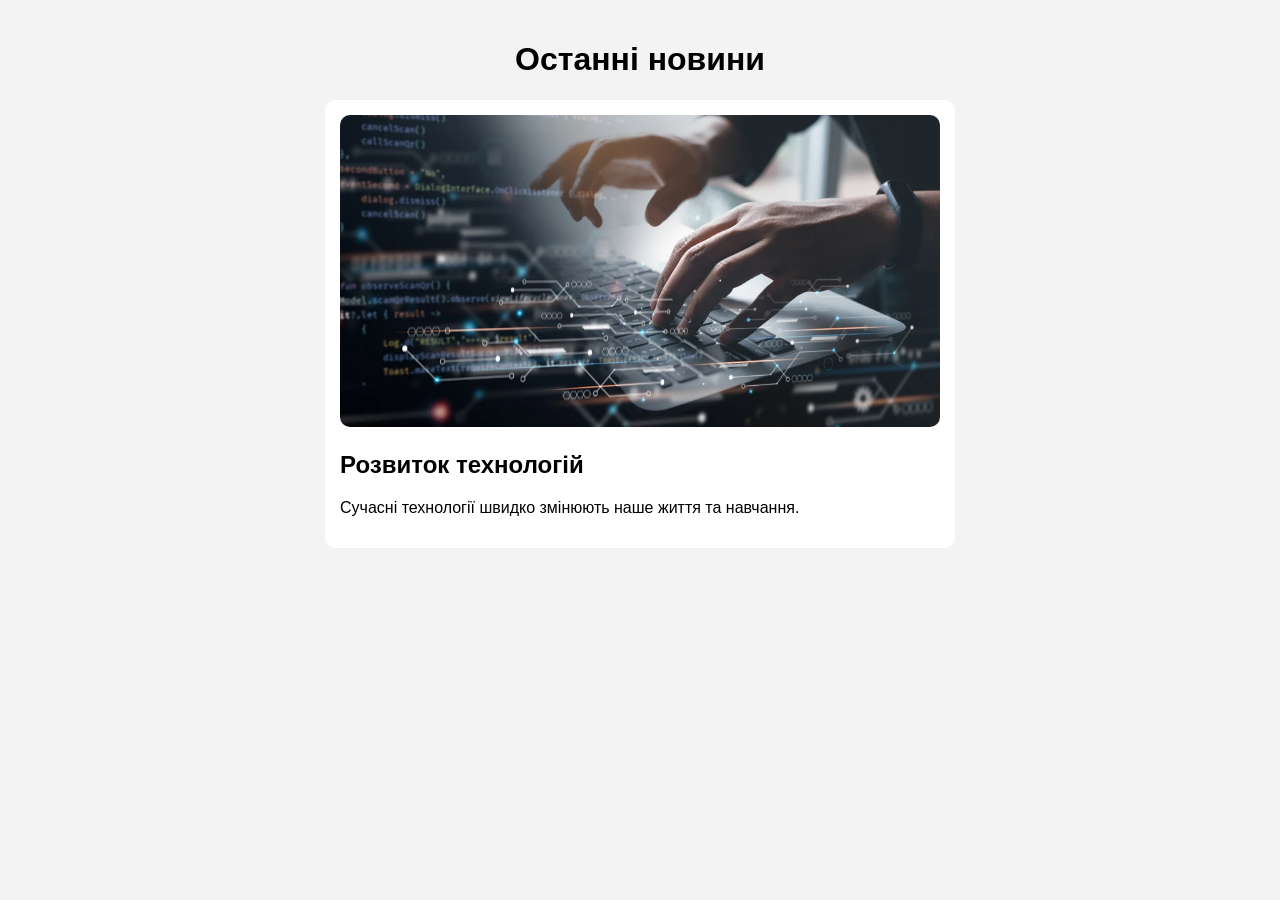
==== vt241_kds/index.html @ b9ba8a8a "feat: add initial news page" ====
<!DOCTYPE html>
<html lang="uk">
<head>
  <meta charset="UTF-8">
  <title>Новини</title>
  <link rel="stylesheet" href="style.css">
</head>
<body>
  <h1>Останні новини</h1>

  <div class="news-card">
    <img src="images/news1.jpg" alt="Новина 1">
    <h2>Розвиток технологій</h2>
    <p>Сучасні технології швидко змінюють наше життя та навчання.</p>
  </div>
</body>
</html>
---- vt241_kds/style.css ----
body {
    font-family: Arial, sans-serif;
    background: #f3f3f3;
    margin: 0;
    padding: 20px;
  }
  
  h1 {
    text-align: center;
  }
  
  .news-card {
    background: white;
    padding: 15px;
    margin: 20px auto;
    max-width: 600px;
    border-radius: 10px;
  }
  
  .news-card img {
    width: 100%;
    border-radius: 10px;
  }
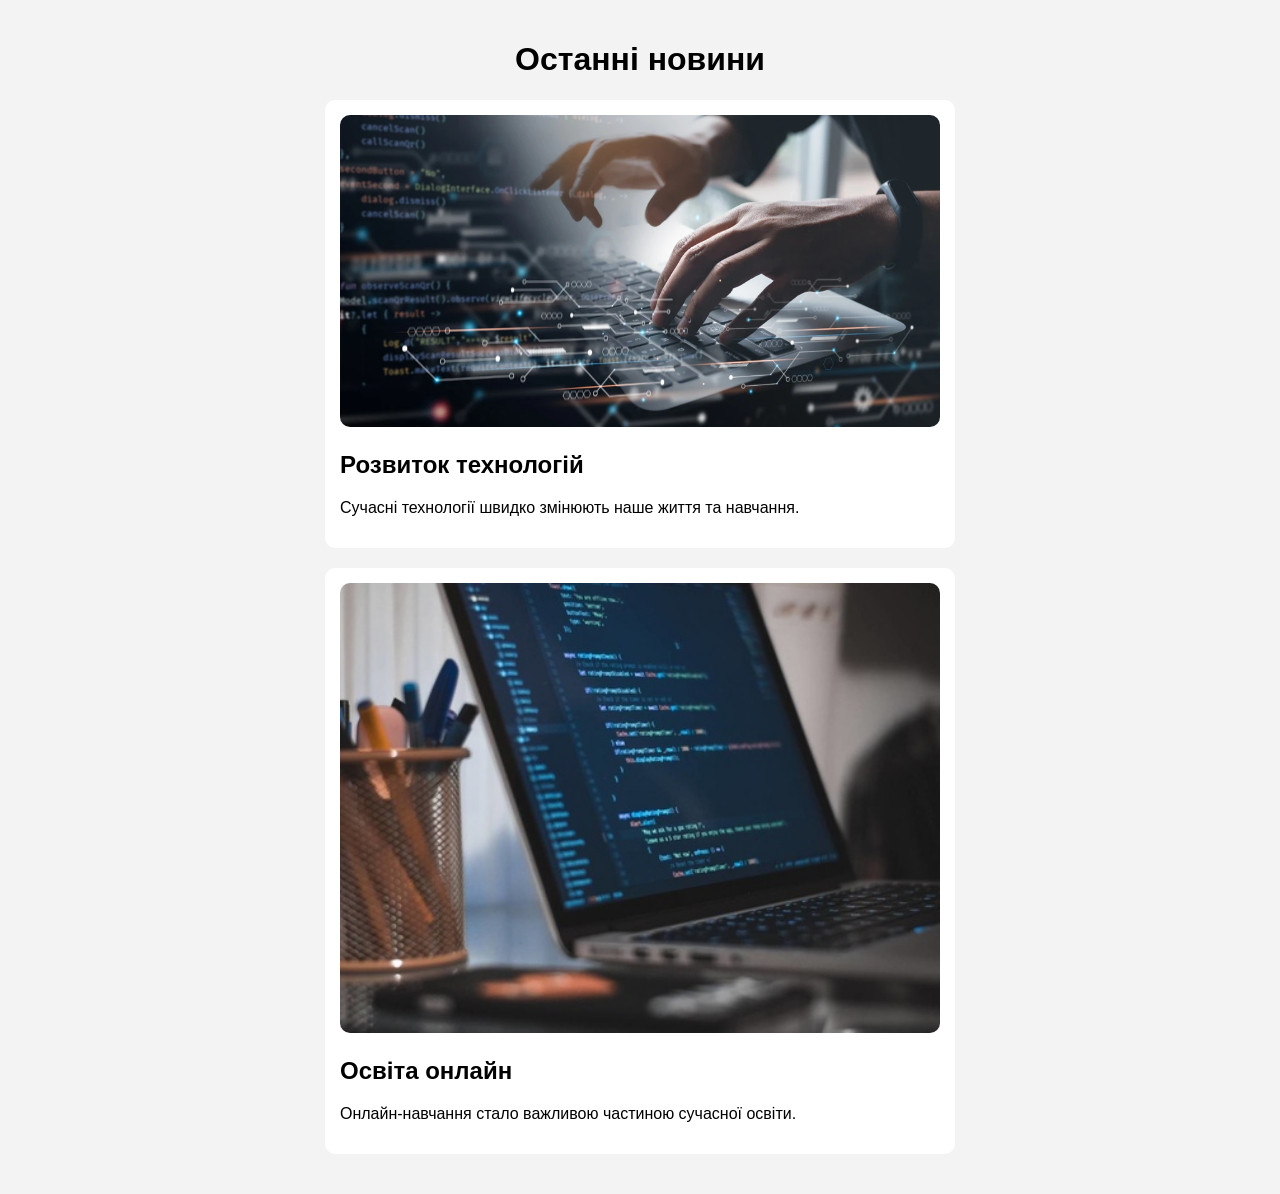
==== commit 8a0c2e1d: "feat: add second news card" ====
--- a/vt241_kds/index.html
+++ b/vt241_kds/index.html
@@ -13,5 +13,10 @@
     <h2>Розвиток технологій</h2>
     <p>Сучасні технології швидко змінюють наше життя та навчання.</p>
   </div>
+  <div class="news-card">
+    <img src="images/news2.jpg" alt="Новина 2">
+    <h2>Освіта онлайн</h2>
+    <p>Онлайн-навчання стало важливою частиною сучасної освіти.</p>
+  </div>
 </body>
 </html>
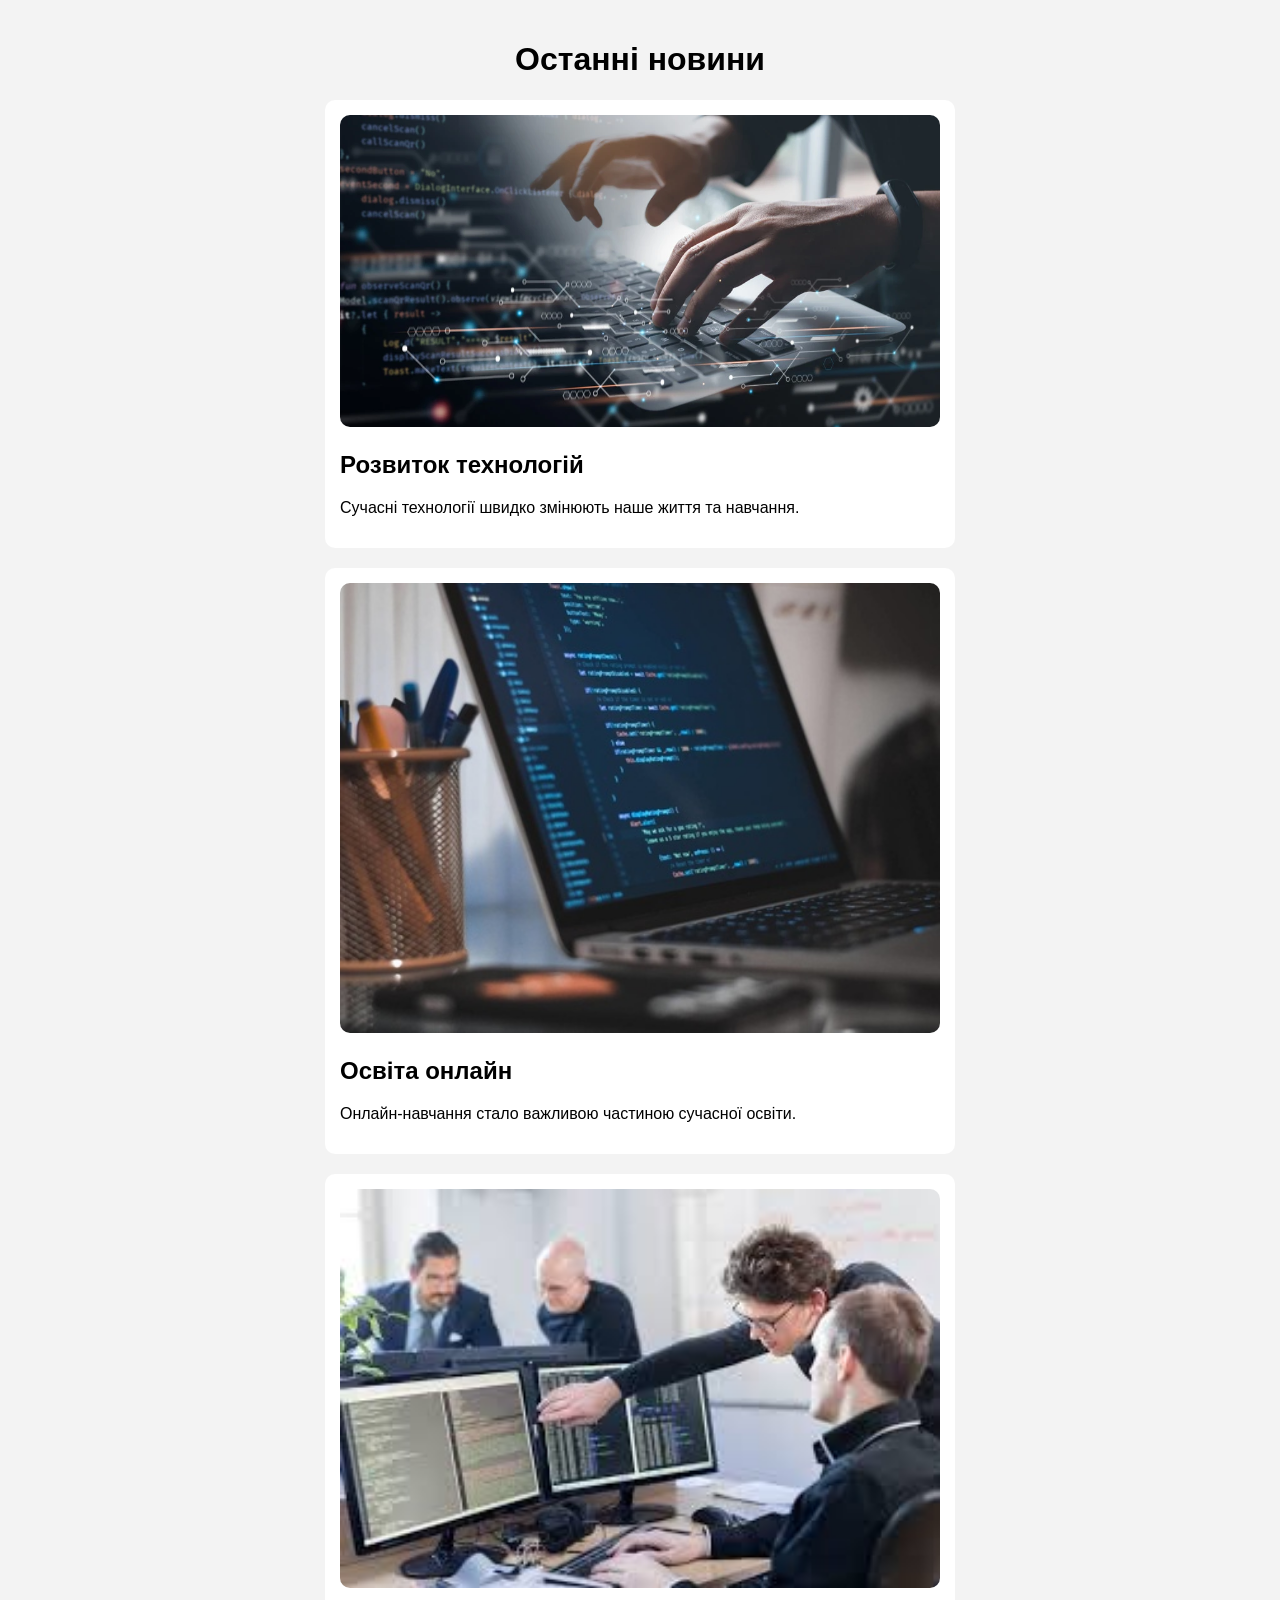
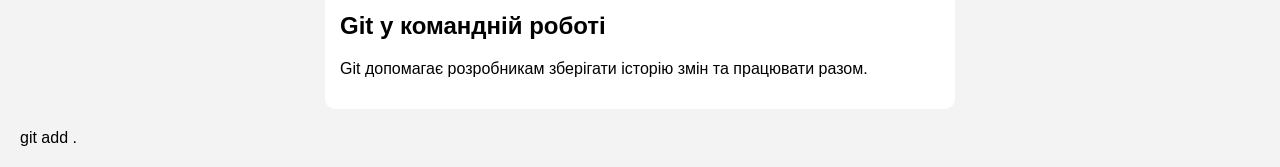
==== commit 6fc5d2a5: "feat: add third news card" ====
--- a/vt241_kds/index.html
+++ b/vt241_kds/index.html
@@ -18,5 +18,10 @@
     <h2>Освіта онлайн</h2>
     <p>Онлайн-навчання стало важливою частиною сучасної освіти.</p>
   </div>
+  <div class="news-card">
+    <img src="images/news3.jpg" alt="Новина 3">
+    <h2>Git у командній роботі</h2>
+    <p>Git допомагає розробникам зберігати історію змін та працювати разом.</p>
+  </div>git add .
 </body>
 </html>
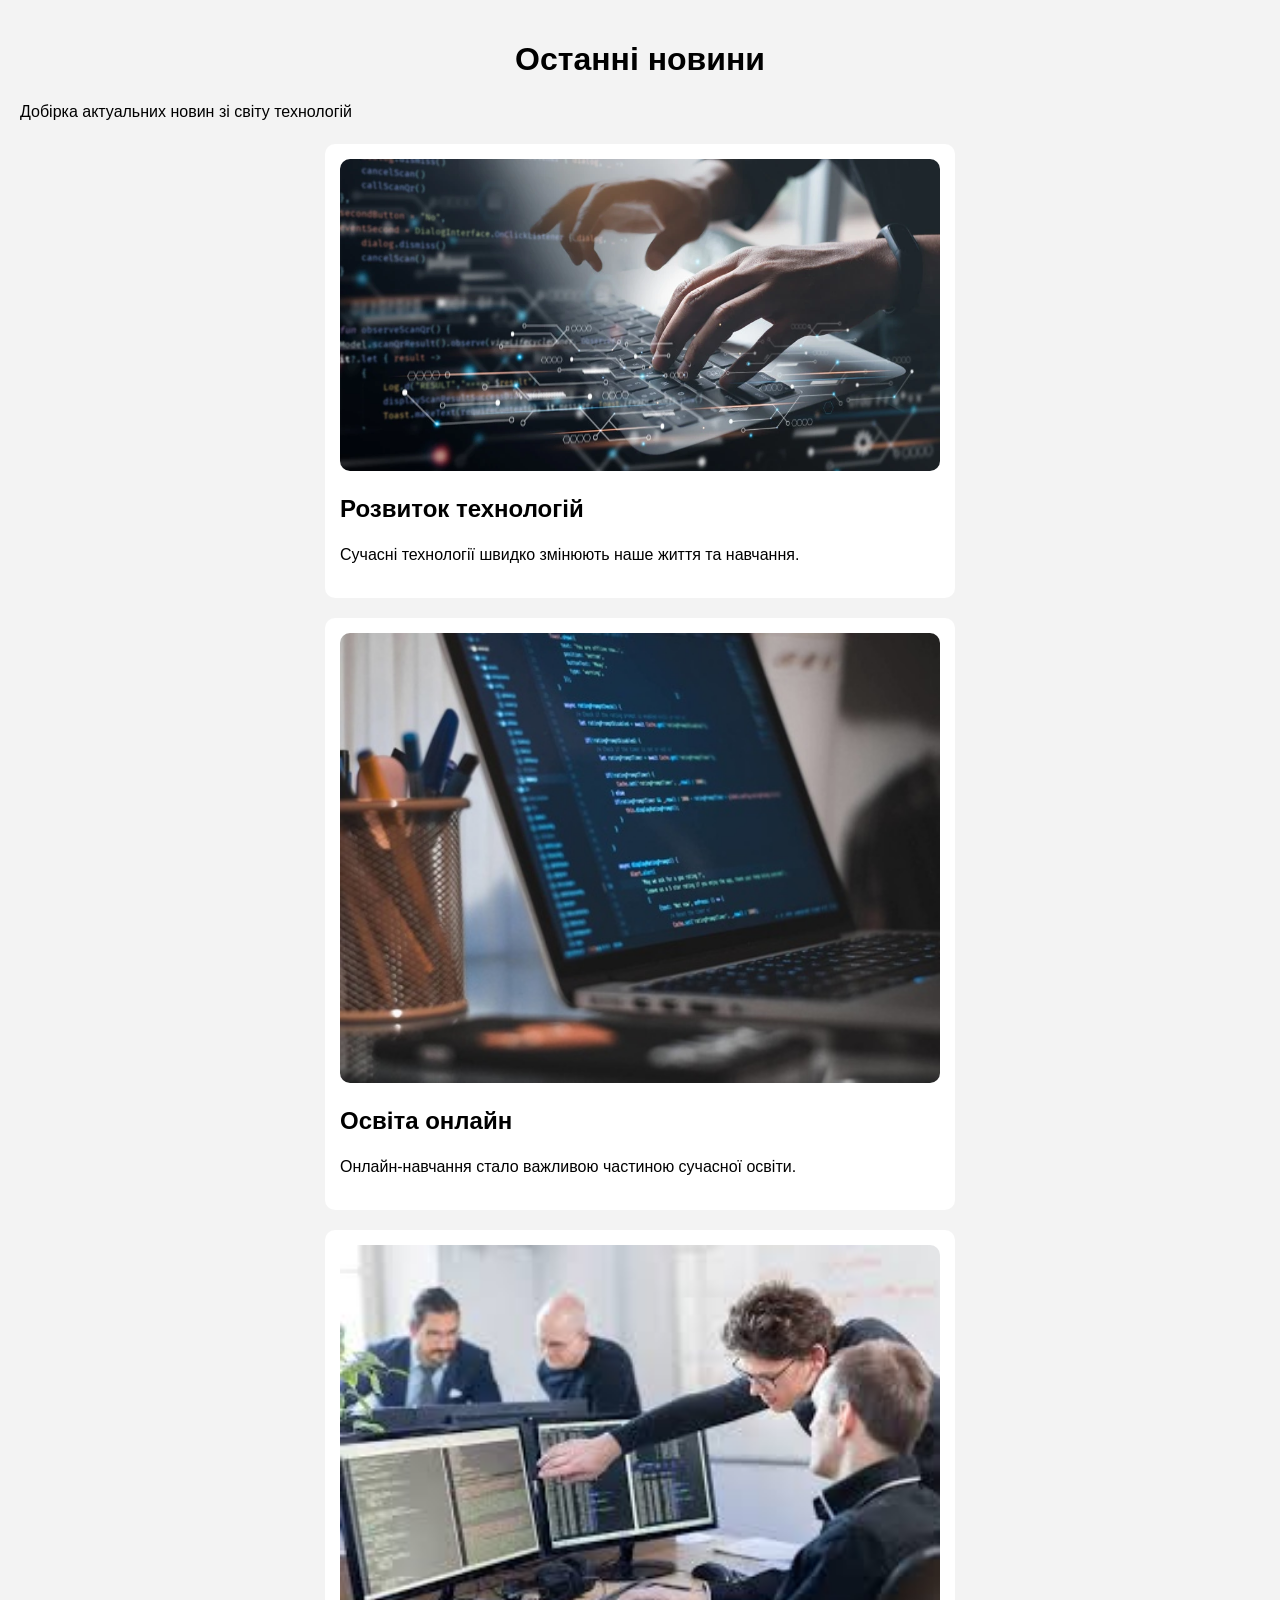
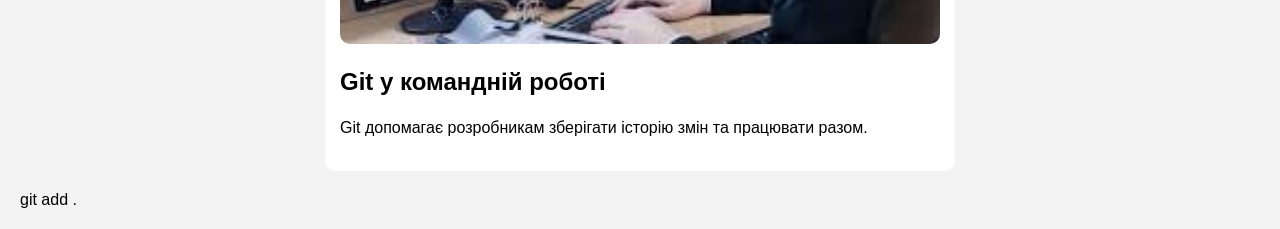
==== commit 55ad1ea4: "feat: add page header" ====
--- a/vt241_kds/index.html
+++ b/vt241_kds/index.html
@@ -6,8 +6,11 @@
   <link rel="stylesheet" href="style.css">
 </head>
 <body>
-  <h1>Останні новини</h1>
-
+    <header>
+        <h1>Останні новини</h1>
+        <p>Добірка актуальних новин зі світу технологій</p>
+      </header>
+      
   <div class="news-card">
     <img src="images/news1.jpg" alt="Новина 1">
     <h2>Розвиток технологій</h2>
--- a/vt241_kds/style.css
+++ b/vt241_kds/style.css
@@ -21,4 +21,11 @@
     width: 100%;
     border-radius: 10px;
   }
-  +  .news-card:hover {
+    transform: scale(1.02);
+    transition: 0.3s;
+  }
+  
+  p {
+    line-height: 1.5;
+  }
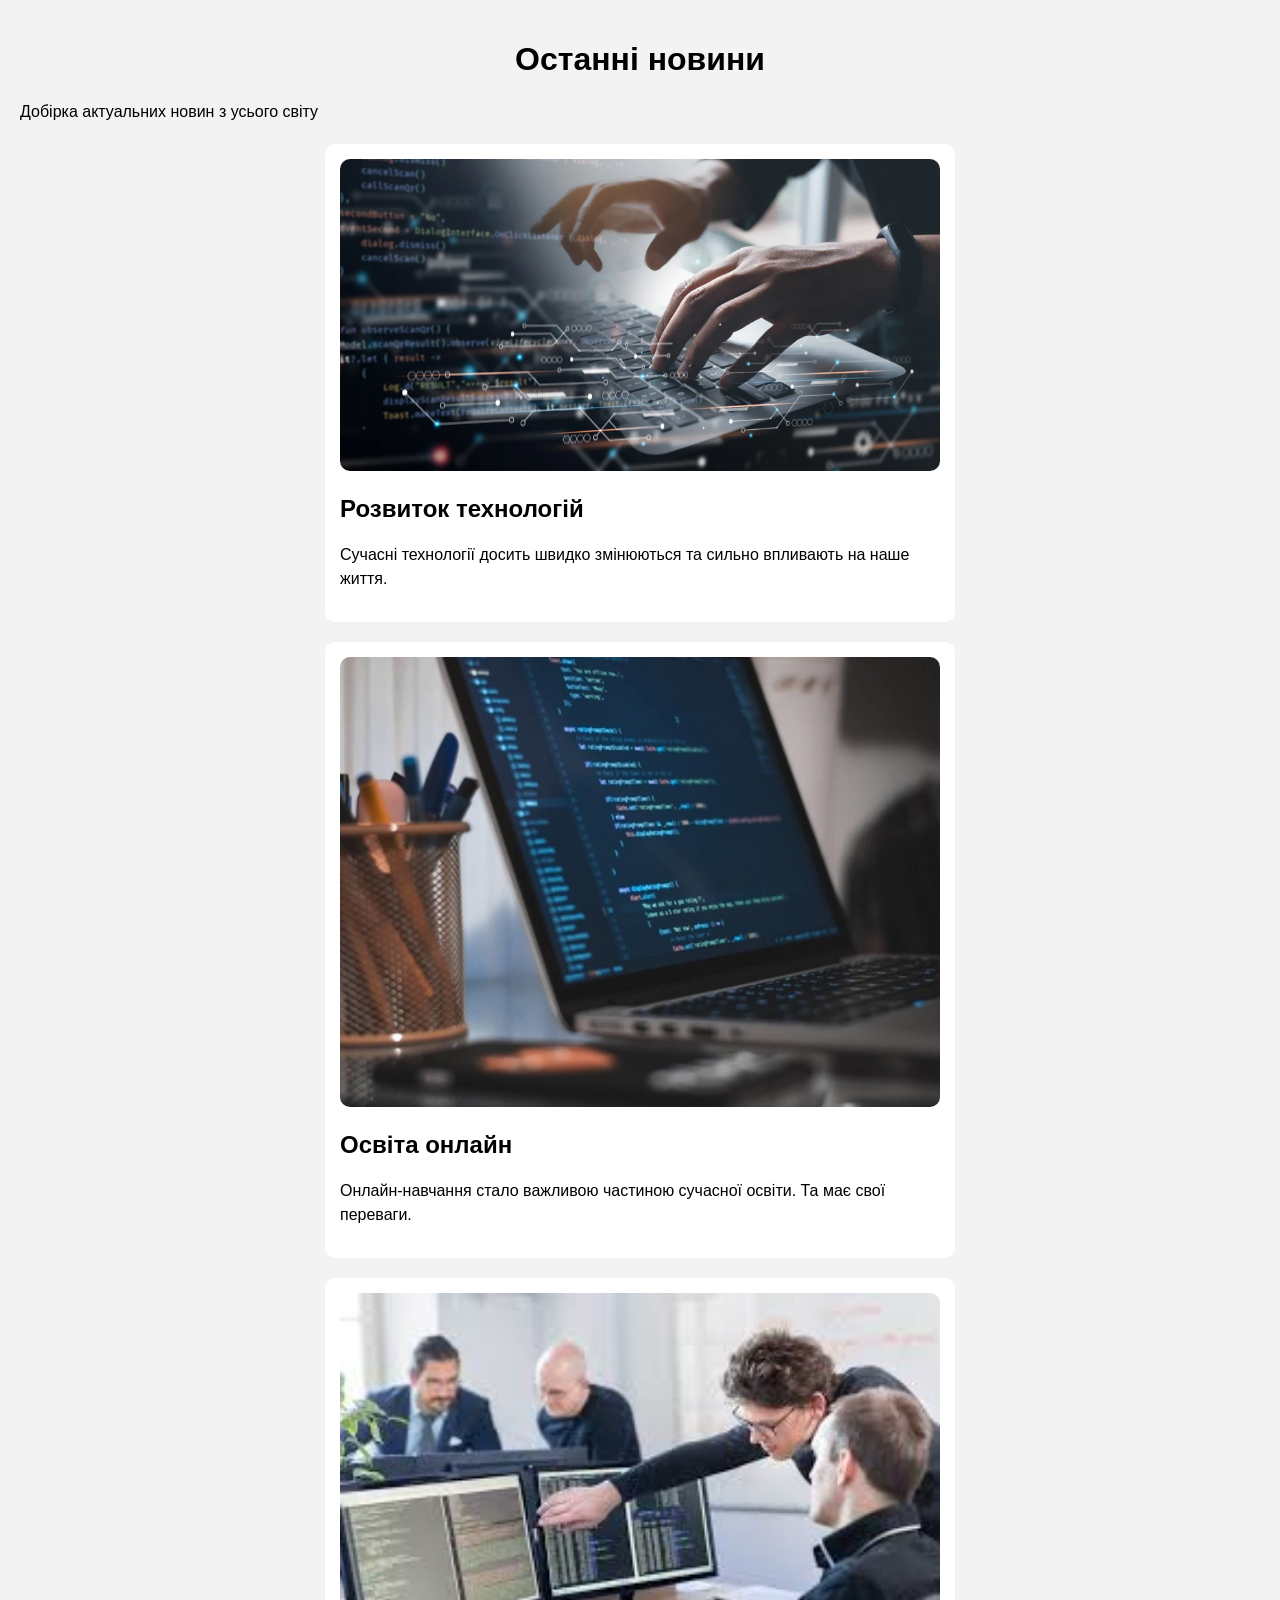
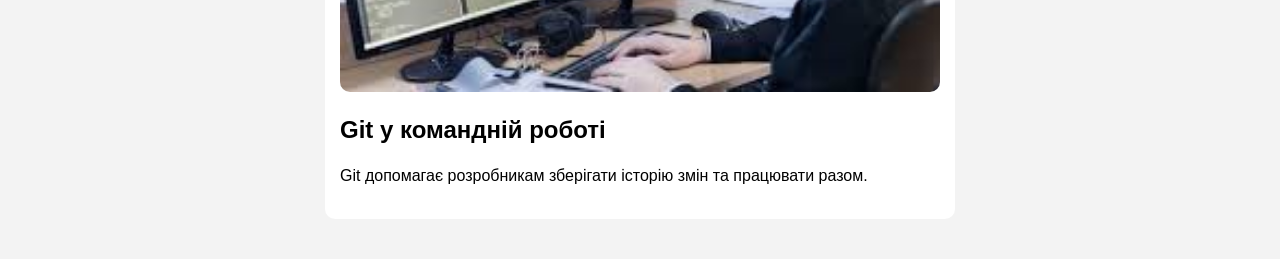
==== commit 372a87af: "feat: update news page title" ====
--- a/vt241_kds/index.html
+++ b/vt241_kds/index.html
@@ -2,29 +2,29 @@
 <html lang="uk">
 <head>
   <meta charset="UTF-8">
-  <title>Новини</title>
+  <title>Новини технологій</title>
   <link rel="stylesheet" href="style.css">
 </head>
 <body>
     <header>
         <h1>Останні новини</h1>
-        <p>Добірка актуальних новин зі світу технологій</p>
+        <p>Добірка актуальних новин з усього світу </p>
       </header>
       
   <div class="news-card">
     <img src="images/news1.jpg" alt="Новина 1">
     <h2>Розвиток технологій</h2>
-    <p>Сучасні технології швидко змінюють наше життя та навчання.</p>
+    <p>Сучасні технології досить швидко змінюються та сильно впливають на наше життя.</p>
   </div>
   <div class="news-card">
     <img src="images/news2.jpg" alt="Новина 2">
     <h2>Освіта онлайн</h2>
-    <p>Онлайн-навчання стало важливою частиною сучасної освіти.</p>
+    <p>Онлайн-навчання стало важливою частиною сучасної освіти. Та має свої переваги.</p>
   </div>
   <div class="news-card">
     <img src="images/news3.jpg" alt="Новина 3">
     <h2>Git у командній роботі</h2>
     <p>Git допомагає розробникам зберігати історію змін та працювати разом.</p>
-  </div>git add .
+  </div>
 </body>
 </html>
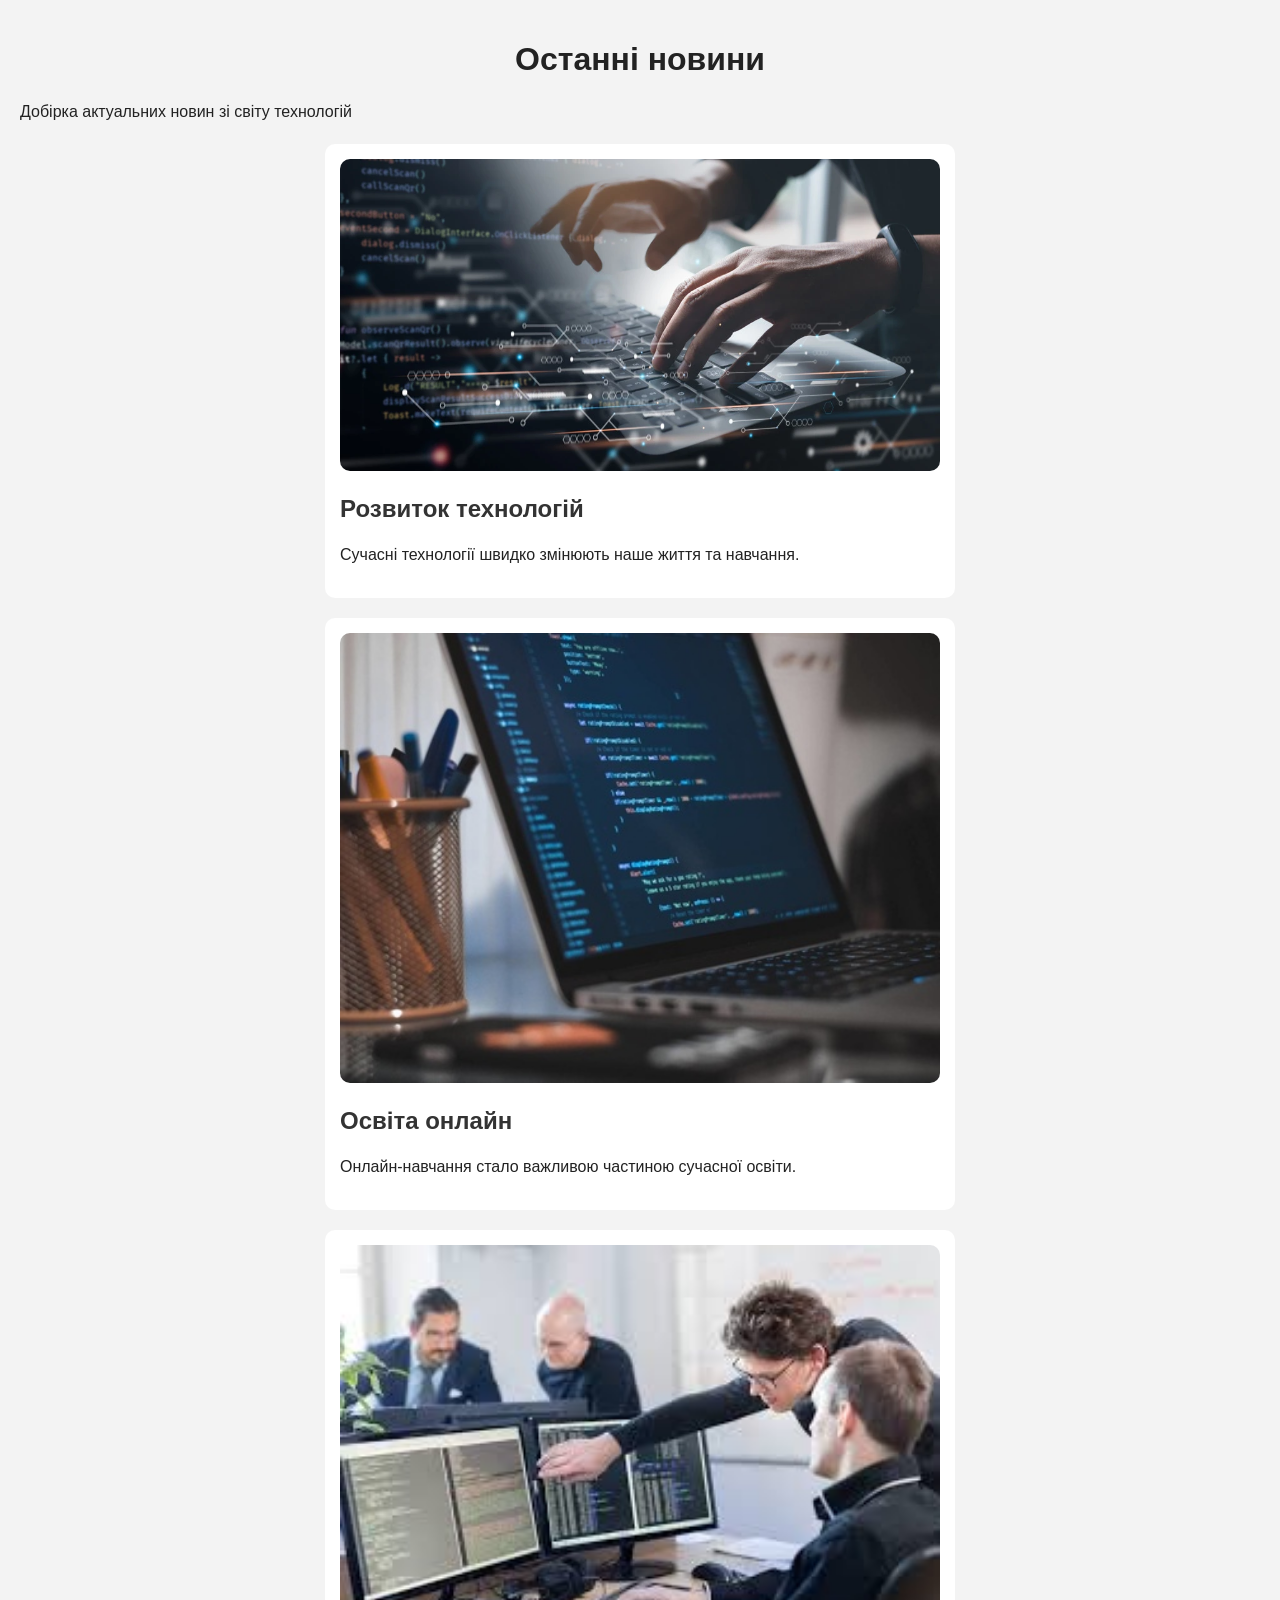
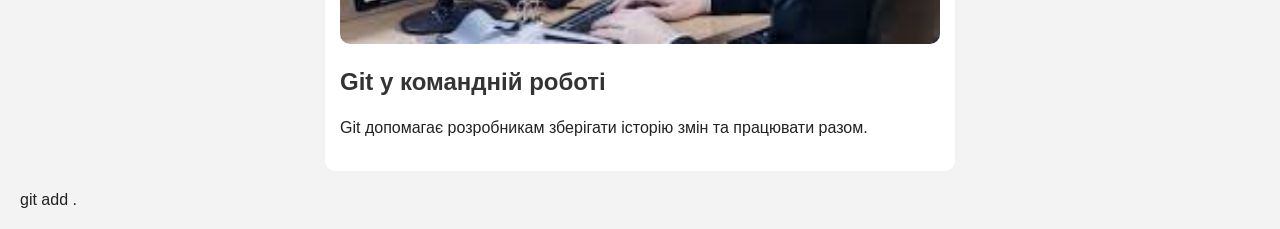
==== commit 9a5bef39: "feat: update page title in second branch" ====
--- a/vt241_kds/index.html
+++ b/vt241_kds/index.html
@@ -2,29 +2,29 @@
 <html lang="uk">
 <head>
   <meta charset="UTF-8">
-  <title>Новини технологій</title>
+  <title>Студентська сторінка новин</title>
   <link rel="stylesheet" href="style.css">
 </head>
 <body>
     <header>
         <h1>Останні новини</h1>
-        <p>Добірка актуальних новин з усього світу </p>
+        <p>Добірка актуальних новин зі світу технологій</p>
       </header>
       
   <div class="news-card">
     <img src="images/news1.jpg" alt="Новина 1">
     <h2>Розвиток технологій</h2>
-    <p>Сучасні технології досить швидко змінюються та сильно впливають на наше життя.</p>
+    <p>Сучасні технології швидко змінюють наше життя та навчання.</p>
   </div>
   <div class="news-card">
     <img src="images/news2.jpg" alt="Новина 2">
     <h2>Освіта онлайн</h2>
-    <p>Онлайн-навчання стало важливою частиною сучасної освіти. Та має свої переваги.</p>
+    <p>Онлайн-навчання стало важливою частиною сучасної освіти.</p>
   </div>
   <div class="news-card">
     <img src="images/news3.jpg" alt="Новина 3">
     <h2>Git у командній роботі</h2>
     <p>Git допомагає розробникам зберігати історію змін та працювати разом.</p>
-  </div>
+  </div>git add .
 </body>
 </html>
--- a/vt241_kds/style.css
+++ b/vt241_kds/style.css
@@ -3,10 +3,15 @@
     background: #f3f3f3;
     margin: 0;
     padding: 20px;
+    color: #222;
   }
   
   h1 {
     text-align: center;
+  }
+
+  h2 {
+    color: #333;
   }
   
   .news-card {
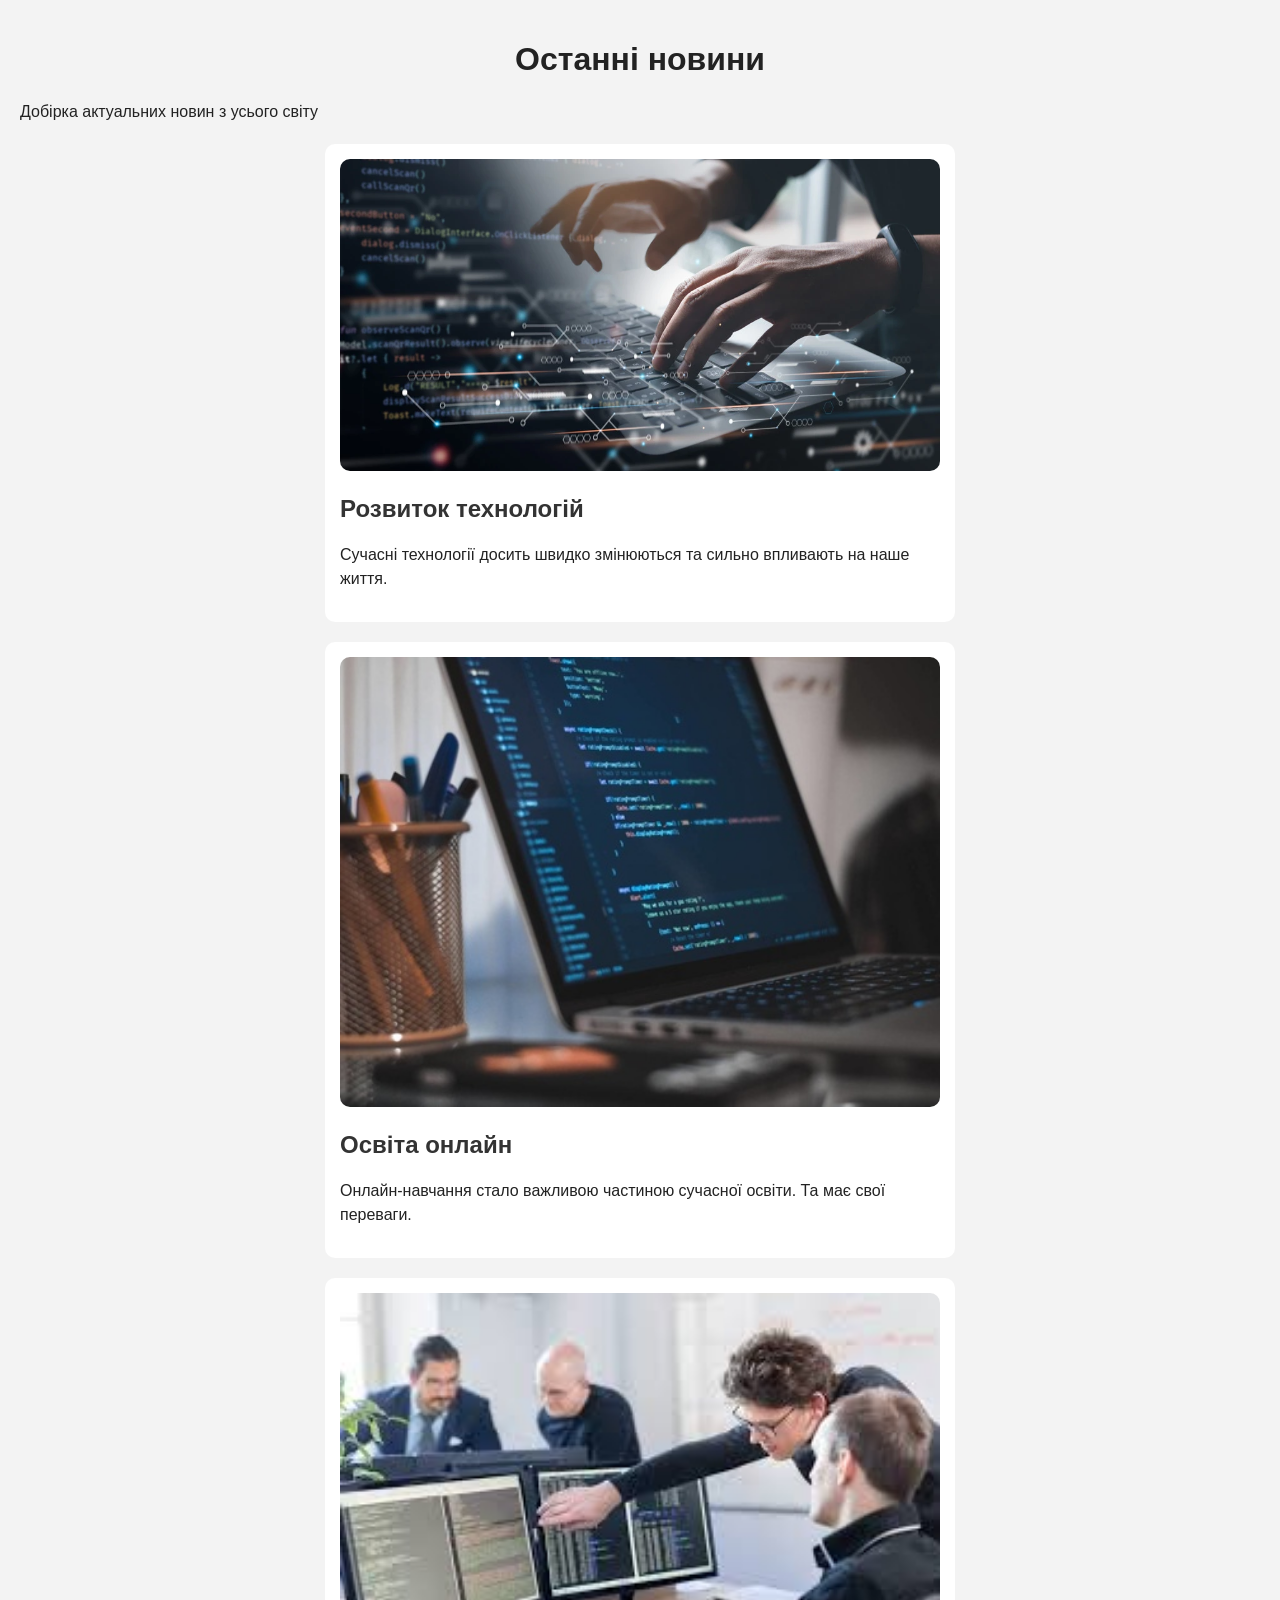
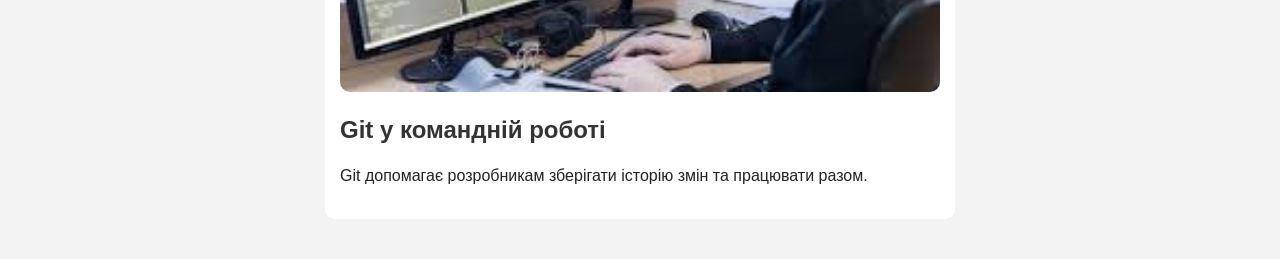
==== commit 2f47d70c: "fix: resolve merge conflict" ====
--- a/vt241_kds/index.html
+++ b/vt241_kds/index.html
@@ -8,23 +8,23 @@
 <body>
     <header>
         <h1>Останні новини</h1>
-        <p>Добірка актуальних новин зі світу технологій</p>
+        <p>Добірка актуальних новин з усього світу </p>
       </header>
       
   <div class="news-card">
     <img src="images/news1.jpg" alt="Новина 1">
     <h2>Розвиток технологій</h2>
-    <p>Сучасні технології швидко змінюють наше життя та навчання.</p>
+    <p>Сучасні технології досить швидко змінюються та сильно впливають на наше життя.</p>
   </div>
   <div class="news-card">
     <img src="images/news2.jpg" alt="Новина 2">
     <h2>Освіта онлайн</h2>
-    <p>Онлайн-навчання стало важливою частиною сучасної освіти.</p>
+    <p>Онлайн-навчання стало важливою частиною сучасної освіти. Та має свої переваги.</p>
   </div>
   <div class="news-card">
     <img src="images/news3.jpg" alt="Новина 3">
     <h2>Git у командній роботі</h2>
     <p>Git допомагає розробникам зберігати історію змін та працювати разом.</p>
-  </div>git add .
+  </div>
 </body>
 </html>
